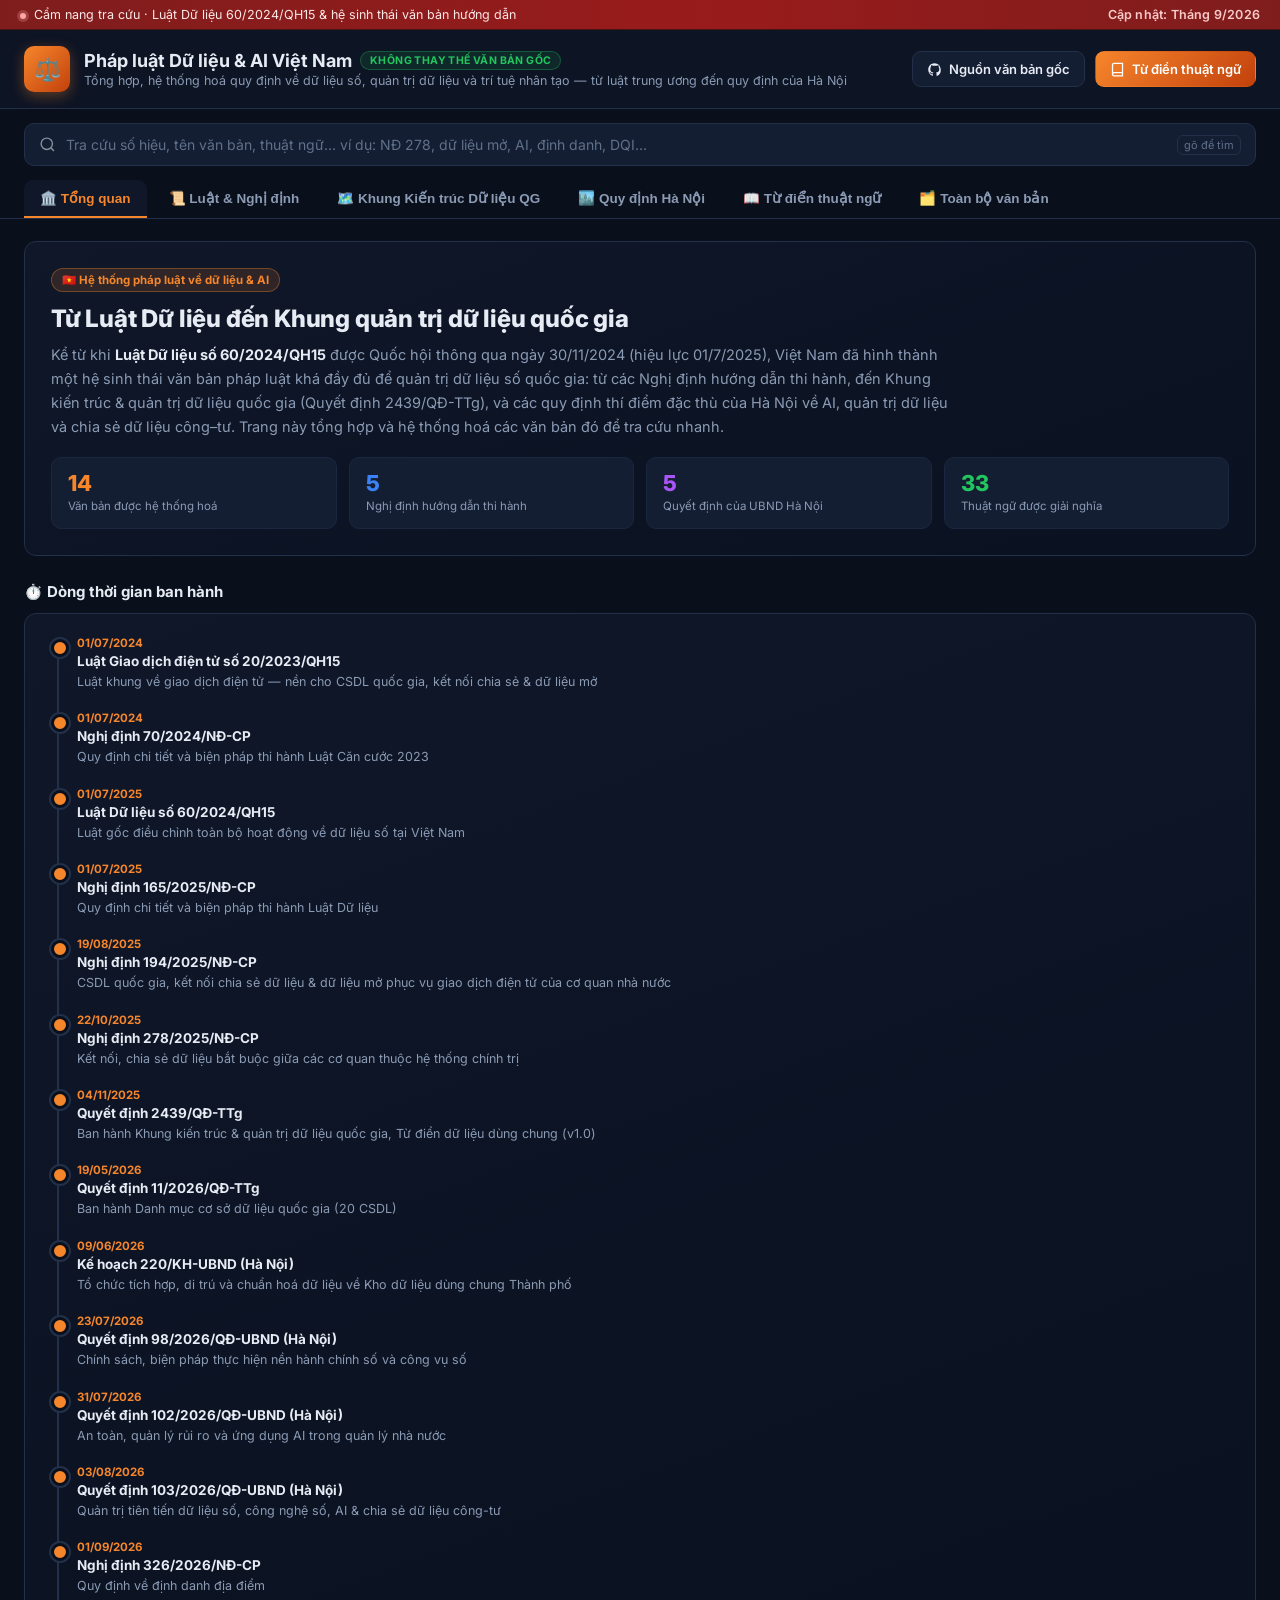
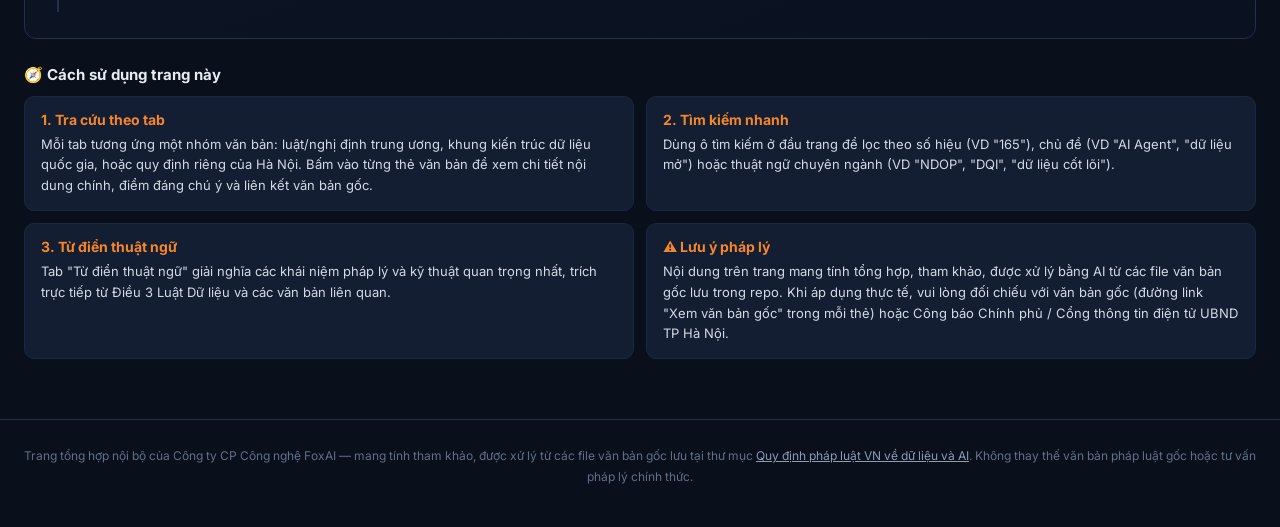
==== docs/phap-luat/index.html @ 8755d247 "Add GitHub Pages: tong hop quy dinh phap luat VN ve du lieu va AI Trang tra cuu tinh (docs/phap-luat" ====
<!DOCTYPE html>
<html lang="vi">
<head>
<meta charset="UTF-8">
<meta name="viewport" content="width=device-width, initial-scale=1.0">
<title>Cẩm nang Pháp luật Dữ liệu &amp; AI Việt Nam</title>
<meta name="description" content="Tổng hợp và tra cứu nhanh các quy định pháp luật Việt Nam về dữ liệu số và trí tuệ nhân tạo: Luật Dữ liệu, các Nghị định hướng dẫn, Khung kiến trúc dữ liệu quốc gia và quy định của Hà Nội.">
<link rel="icon" href="data:image/svg+xml,<svg xmlns=%22http://www.w3.org/2000/svg%22 viewBox=%220 0 100 100%22><text y=%22.9em%22 font-size=%2290%22>⚖️</text></svg>">
<link rel="preconnect" href="https://fonts.googleapis.com">
<link href="https://fonts.googleapis.com/css2?family=Inter:wght@400;500;600;700;800&display=swap" rel="stylesheet">
<link rel="stylesheet" href="style.css">
</head>
<body>

<div class="topbar">
  <div><span class="dot"></span>Cẩm nang tra cứu · Luật Dữ liệu 60/2024/QH15 &amp; hệ sinh thái văn bản hướng dẫn</div>
  <div class="topbar-right">Cập nhật: Tháng 9/2026</div>
</div>

<header class="site-header">
  <div class="header-inner">
    <div class="brand">
      <div class="brand-icon">⚖️</div>
      <div class="brand-text">
        <h1>Pháp luật Dữ liệu &amp; AI Việt Nam <span class="badge-pill">Không thay thế văn bản gốc</span></h1>
        <p>Tổng hợp, hệ thống hoá quy định về dữ liệu số, quản trị dữ liệu và trí tuệ nhân tạo — từ luật trung ương đến quy định của Hà Nội</p>
      </div>
    </div>
    <div class="header-actions">
      <a class="btn" href="https://github.com/hoanglong8/FOXAI-Data/tree/main/Quy%20%C4%91%E1%BB%8Bnh%20ph%C3%A1p%20lu%E1%BA%ADt%20VN%20v%E1%BB%81%20d%E1%BB%AF%20li%E1%BB%87u%20v%C3%A0%20AI" target="_blank" rel="noopener">
        <svg width="15" height="15" viewBox="0 0 24 24" fill="currentColor"><path d="M12 2C6.48 2 2 6.58 2 12.25c0 4.5 2.87 8.32 6.84 9.67.5.1.68-.22.68-.48 0-.24-.01-1.02-.01-1.85-2.79.51-3.52-.68-3.75-1.31-.13-.32-.68-1.31-1.16-1.58-.4-.21-.97-.74-.01-.75.9-.01 1.55.83 1.76 1.18 1.03 1.72 2.67 1.24 3.32.94.1-.74.4-1.24.73-1.53-2.5-.28-5.12-1.24-5.12-5.53 0-1.22.44-2.22 1.16-3-.12-.28-.5-1.42.11-2.96 0 0 .95-.3 3.1 1.13.9-.25 1.86-.37 2.82-.37s1.92.13 2.82.37c2.15-1.44 3.1-1.13 3.1-1.13.61 1.54.23 2.68.11 2.96.72.78 1.16 1.77 1.16 3 0 4.3-2.63 5.25-5.14 5.53.41.35.76 1.04.76 2.1 0 1.52-.01 2.74-.01 3.12 0 .26.18.58.68.48A10.02 10.02 0 0022 12.25C22 6.58 17.52 2 12 2z"/></svg>
        Nguồn văn bản gốc
      </a>
      <a class="btn btn-accent" href="#" id="btn-glossary-shortcut" onclick="showTab('tudien');return false;">
        <svg width="15" height="15" viewBox="0 0 24 24" fill="none" stroke="currentColor" stroke-width="2"><path d="M4 19.5A2.5 2.5 0 016.5 17H20"/><path d="M6.5 2H20v20H6.5A2.5 2.5 0 014 19.5v-15A2.5 2.5 0 016.5 2z"/></svg>
        Từ điển thuật ngữ
      </a>
    </div>
  </div>
</header>

<div class="search-wrap">
  <div class="search-box">
    <svg width="17" height="17" viewBox="0 0 24 24" fill="none" stroke="currentColor" stroke-width="2"><circle cx="11" cy="11" r="8"/><path d="M21 21l-4.35-4.35"/></svg>
    <input id="search-input" type="text" placeholder="Tra cứu số hiệu, tên văn bản, thuật ngữ… ví dụ: NĐ 278, dữ liệu mở, AI, định danh, DQI…" autocomplete="off">
    <span class="search-hint">gõ để tìm</span>
  </div>
</div>

<div id="tabs-scope">
<nav class="tabs">
  <button class="tab-btn active" id="tab-tongquan" onclick="showTab('tongquan')">🏛️ Tổng quan</button>
  <button class="tab-btn" id="tab-luat" onclick="showTab('luat')">📜 Luật &amp; Nghị định</button>
  <button class="tab-btn" id="tab-khungkientruc" onclick="showTab('khungkientruc')">🗺️ Khung Kiến trúc Dữ liệu QG</button>
  <button class="tab-btn" id="tab-hanoi" onclick="showTab('hanoi')">🏙️ Quy định Hà Nội</button>
  <button class="tab-btn" id="tab-tudien" onclick="showTab('tudien')">📖 Từ điển thuật ngữ</button>
  <button class="tab-btn" id="tab-tatca" onclick="showTab('tatca')">🗂️ Toàn bộ văn bản</button>
</nav>
</div>

<main>

  <!-- ===================== SEARCH RESULTS ===================== -->
  <div id="search-results"></div>

  <!-- ===================== TAB: TỔNG QUAN ===================== -->
  <section class="tab-panel active" id="panel-tongquan">
    <div class="hero">
      <span class="chip">🇻🇳 Hệ thống pháp luật về dữ liệu &amp; AI</span>
      <h2>Từ Luật Dữ liệu đến Khung quản trị dữ liệu quốc gia</h2>
      <p class="lead">Kể từ khi <b>Luật Dữ liệu số 60/2024/QH15</b> được Quốc hội thông qua ngày 30/11/2024 (hiệu lực 01/7/2025), Việt Nam đã hình thành một hệ sinh thái văn bản pháp luật khá đầy đủ để quản trị dữ liệu số quốc gia: từ các Nghị định hướng dẫn thi hành, đến Khung kiến trúc &amp; quản trị dữ liệu quốc gia (Quyết định 2439/QĐ-TTg), và các quy định thí điểm đặc thù của Hà Nội về AI, quản trị dữ liệu và chia sẻ dữ liệu công–tư. Trang này tổng hợp và hệ thống hoá các văn bản đó để tra cứu nhanh.</p>
      <div class="stat-grid">
        <div class="stat-card"><div class="num c-orange" id="stat-total">–</div><div class="lbl">Văn bản được hệ thống hoá</div></div>
        <div class="stat-card"><div class="num c-blue" id="stat-nd">–</div><div class="lbl">Nghị định hướng dẫn thi hành</div></div>
        <div class="stat-card"><div class="num c-purple" id="stat-hn">–</div><div class="lbl">Quyết định của UBND Hà Nội</div></div>
        <div class="stat-card"><div class="num c-green" id="stat-terms">–</div><div class="lbl">Thuật ngữ được giải nghĩa</div></div>
      </div>
    </div>

    <div class="section-title"><h3>⏱️ Dòng thời gian ban hành</h3></div>
    <div class="hero" style="padding:22px 26px;">
      <div class="timeline" id="timeline"></div>
    </div>

    <div class="section-title"><h3>🧭 Cách sử dụng trang này</h3></div>
    <div class="glossary-grid">
      <div class="term-card">
        <div class="term">1. Tra cứu theo tab</div>
        <div class="def">Mỗi tab tương ứng một nhóm văn bản: luật/nghị định trung ương, khung kiến trúc dữ liệu quốc gia, hoặc quy định riêng của Hà Nội. Bấm vào từng thẻ văn bản để xem chi tiết nội dung chính, điểm đáng chú ý và liên kết văn bản gốc.</div>
      </div>
      <div class="term-card">
        <div class="term">2. Tìm kiếm nhanh</div>
        <div class="def">Dùng ô tìm kiếm ở đầu trang để lọc theo số hiệu (VD "165"), chủ đề (VD "AI Agent", "dữ liệu mở") hoặc thuật ngữ chuyên ngành (VD "NDOP", "DQI", "dữ liệu cốt lõi").</div>
      </div>
      <div class="term-card">
        <div class="term">3. Từ điển thuật ngữ</div>
        <div class="def">Tab "Từ điển thuật ngữ" giải nghĩa các khái niệm pháp lý và kỹ thuật quan trọng nhất, trích trực tiếp từ Điều 3 Luật Dữ liệu và các văn bản liên quan.</div>
      </div>
      <div class="term-card">
        <div class="term">⚠️ Lưu ý pháp lý</div>
        <div class="def">Nội dung trên trang mang tính tổng hợp, tham khảo, được xử lý bằng AI từ các file văn bản gốc lưu trong repo. Khi áp dụng thực tế, vui lòng đối chiếu với văn bản gốc (đường link "Xem văn bản gốc" trong mỗi thẻ) hoặc Công báo Chính phủ / Cổng thông tin điện tử UBND TP Hà Nội.</div>
      </div>
    </div>
  </section>

  <!-- ===================== TAB: LUẬT & NGHỊ ĐỊNH ===================== -->
  <section class="tab-panel" id="panel-luat">
    <div class="hero">
      <span class="chip">📜 Cấp trung ương</span>
      <h2>Luật Dữ liệu và các Nghị định hướng dẫn thi hành</h2>
      <p class="lead">Nhóm văn bản nền tảng ở cấp trung ương: <b>Luật Dữ liệu số 60/2024/QH15</b> là luật gốc, cùng <b>Luật Giao dịch điện tử 2023</b>, và các Nghị định quy định chi tiết việc thi hành — về bảo vệ/quản trị dữ liệu, kết nối chia sẻ dữ liệu bắt buộc, cơ sở dữ liệu quốc gia về dân cư/căn cước, và định danh địa điểm.</p>
    </div>
    <div class="section-title"><h3>Danh sách văn bản</h3></div>
    <div class="doc-list" id="cat-luat"></div>
  </section>

  <!-- ===================== TAB: KHUNG KIẾN TRÚC DỮ LIỆU QG ===================== -->
  <section class="tab-panel" id="panel-khungkientruc">
    <div class="hero">
      <span class="chip">🗺️ Hạ tầng &amp; kiến trúc kỹ thuật</span>
      <h2>Khung Kiến trúc &amp; Quản trị Dữ liệu Quốc gia</h2>
      <p class="lead">Quyết định 2439/QĐ-TTg ban hành "bộ ba" nền tảng kỹ thuật–thể chế: Khung kiến trúc dữ liệu quốc gia, Khung quản trị/quản lý dữ liệu quốc gia, và Từ điển dữ liệu dùng chung — hiện thực hoá các nghĩa vụ do Luật Dữ liệu và Nghị định 278/2025/NĐ-CP đặt ra, xoay quanh Trung tâm dữ liệu quốc gia và Nền tảng chia sẻ, điều phối dữ liệu (NDOP).</p>
    </div>

    <div class="diagram-box">
      <img src="assets/khung-kien-truc-du-lieu-quoc-gia.webp" alt="Sơ đồ tổng quát Khung kiến trúc dữ liệu quốc gia" loading="lazy">
      <div class="cap">Sơ đồ tổng quát Khung kiến trúc dữ liệu quốc gia — nguồn: FoxAI, tổng hợp từ Quyết định 2439/QĐ-TTg</div>
    </div>

    <div class="section-title"><h3>Danh sách văn bản</h3></div>
    <div class="doc-list" id="cat-khungkientruc"></div>
  </section>

  <!-- ===================== TAB: HÀ NỘI ===================== -->
  <section class="tab-panel" id="panel-hanoi">
    <div class="hero">
      <span class="chip">🏙️ Thí điểm địa phương</span>
      <h2>Quy định của UBND Thành phố Hà Nội</h2>
      <p class="lead">Tận dụng cơ chế đặc thù của <b>Luật Thủ đô 02/2026/QH16</b>, Hà Nội là địa phương đi đầu ban hành các quy định thí điểm cụ thể về hành chính số, quản lý rủi ro AI trong quản lý nhà nước, và cơ chế chia sẻ dữ liệu công–tư theo hợp đồng — nhiều nội dung chi tiết hơn khung pháp luật quốc gia.</p>
    </div>
    <div class="section-title"><h3>Danh sách văn bản</h3></div>
    <div class="doc-list" id="cat-hanoi"></div>
  </section>

  <!-- ===================== TAB: TỪ ĐIỂN ===================== -->
  <section class="tab-panel" id="panel-tudien">
    <div class="hero">
      <span class="chip">📖 Tra cứu thuật ngữ</span>
      <h2>Từ điển thuật ngữ dữ liệu &amp; AI</h2>
      <p class="lead">Các khái niệm được giải nghĩa trực tiếp theo Điều 3 Luật Dữ liệu số 60/2024/QH15 và các văn bản hướng dẫn liên quan (Nghị định 194, 278, Quyết định 2439…).</p>
    </div>
    <div class="glossary-grid" id="glossary-grid"></div>
  </section>

  <!-- ===================== TAB: TẤT CẢ ===================== -->
  <section class="tab-panel" id="panel-tatca">
    <div class="hero">
      <span class="chip">🗂️ Đầy đủ</span>
      <h2>Toàn bộ văn bản đã hệ thống hoá</h2>
      <p class="lead">Danh sách đầy đủ tất cả văn bản trong cẩm nang này, không phân nhóm — dùng để rà soát tổng thể hoặc đối chiếu chéo giữa các văn bản.</p>
    </div>
    <div class="doc-list" id="cat-tatca"></div>
  </section>

</main>

<footer>
  Trang tổng hợp nội bộ của Công ty CP Công nghệ FoxAI — mang tính tham khảo, được xử lý từ các file văn bản gốc lưu tại thư mục
  <a href="https://github.com/hoanglong8/FOXAI-Data/tree/main/Quy%20%C4%91%E1%BB%8Bnh%20ph%C3%A1p%20lu%E1%BA%ADt%20VN%20v%E1%BB%81%20d%E1%BB%AF%20li%E1%BB%87u%20v%C3%A0%20AI" target="_blank" rel="noopener">Quy định pháp luật VN về dữ liệu và AI</a>.
  Không thay thế văn bản pháp luật gốc hoặc tư vấn pháp lý chính thức.
</footer>

<script src="data.js"></script>
<script src="app.js"></script>
<script>
  document.getElementById("stat-total").textContent = DOCS.length;
  document.getElementById("stat-nd").textContent = DOCS.filter(d => d.type === "nghidinh").length;
  document.getElementById("stat-hn").textContent = DOCS.filter(d => d.category === "hanoi").length;
  document.getElementById("stat-terms").textContent = TERMS.length;
</script>
</body>
</html>
---- docs/phap-luat/style.css ----
:root {
  --bg: #0a0f1c;
  --bg-elevated: #0f1729;
  --header-bg: #0d1424;
  --card: #141e33;
  --card-hover: #1a2740;
  --border: #223049;
  --border-soft: #1b2740;
  --text: #e7ebf3;
  --text-dim: #8b9bb4;
  --text-dimmer: #5f7089;
  --accent: #f6862c;
  --accent-soft: rgba(246, 134, 44, 0.14);
  --red: #ef4444;
  --red-soft: rgba(239, 68, 68, 0.12);
  --green: #22c55e;
  --green-soft: rgba(34, 197, 94, 0.12);
  --blue: #3b82f6;
  --blue-soft: rgba(59, 130, 246, 0.12);
  --purple: #a855f7;
  --purple-soft: rgba(168, 85, 247, 0.12);
  --yellow: #eab308;
  --yellow-soft: rgba(234, 179, 8, 0.12);
  --radius: 12px;
  --maxw: 1280px;
}

* { box-sizing: border-box; }

html, body {
  margin: 0;
  padding: 0;
  background: var(--bg);
  color: var(--text);
  font-family: "Inter", -apple-system, BlinkMacSystemFont, "Segoe UI", Roboto, Helvetica, Arial, sans-serif;
  -webkit-font-smoothing: antialiased;
  scroll-behavior: smooth;
}

a { color: inherit; }

::selection { background: var(--accent-soft); }

/* ---------- Top alert bar ---------- */
.topbar {
  background: linear-gradient(90deg, #7f1d1d, #991b1b 55%, #7f1d1d);
  color: #fde8e8;
  font-size: 12.5px;
  padding: 7px 20px;
  display: flex;
  align-items: center;
  justify-content: space-between;
  gap: 12px;
  flex-wrap: wrap;
  border-bottom: 1px solid #4b1414;
}
.topbar .dot {
  display: inline-block;
  width: 6px; height: 6px;
  border-radius: 50%;
  background: #fca5a5;
  margin-right: 8px;
  box-shadow: 0 0 0 3px rgba(252,165,165,0.25);
}
.topbar-right { color: #fbcaca; font-weight: 600; letter-spacing: .2px; }

/* ---------- Header ---------- */
header.site-header {
  background: var(--header-bg);
  border-bottom: 1px solid var(--border);
  padding: 16px 24px;
}
.header-inner {
  max-width: var(--maxw);
  margin: 0 auto;
  display: flex;
  align-items: center;
  gap: 16px;
  flex-wrap: wrap;
}
.brand {
  display: flex;
  align-items: center;
  gap: 14px;
  flex: 1;
  min-width: 260px;
}
.brand-icon {
  width: 46px; height: 46px;
  border-radius: 10px;
  background: linear-gradient(135deg, var(--accent), #c2410c);
  display: flex; align-items: center; justify-content: center;
  font-size: 22px;
  flex-shrink: 0;
  box-shadow: 0 4px 14px rgba(246,134,44,0.35);
}
.brand-text h1 {
  font-size: 18px;
  margin: 0 0 2px 0;
  font-weight: 700;
  display: flex;
  align-items: center;
  gap: 8px;
  flex-wrap: wrap;
}
.brand-text p {
  margin: 0;
  font-size: 12.5px;
  color: var(--text-dim);
}
.badge-pill {
  font-size: 10.5px;
  font-weight: 700;
  padding: 2px 9px;
  border-radius: 999px;
  background: var(--green-soft);
  color: var(--green);
  border: 1px solid rgba(34,197,94,0.3);
  text-transform: uppercase;
  letter-spacing: .4px;
}
.header-actions { display: flex; gap: 10px; flex-wrap: wrap; }
.btn {
  border: 1px solid var(--border);
  background: var(--card);
  color: var(--text);
  padding: 9px 14px;
  border-radius: 9px;
  font-size: 13px;
  font-weight: 600;
  cursor: pointer;
  display: inline-flex;
  align-items: center;
  gap: 7px;
  text-decoration: none;
  transition: border-color .15s, transform .1s;
}
.btn:hover { border-color: var(--accent); transform: translateY(-1px); }
.btn-accent {
  background: linear-gradient(135deg, var(--accent), #c2410c);
  border-color: transparent;
  color: #fff;
}
.btn-accent:hover { filter: brightness(1.08); }

/* ---------- Search ---------- */
.search-wrap {
  max-width: var(--maxw);
  margin: 14px auto 0;
  padding: 0 24px;
}
.search-box {
  position: relative;
  background: var(--card);
  border: 1px solid var(--border);
  border-radius: 10px;
  display: flex;
  align-items: center;
  padding: 0 14px;
}
.search-box svg { flex-shrink: 0; opacity: .55; }
.search-box input {
  flex: 1;
  background: transparent;
  border: none;
  outline: none;
  color: var(--text);
  padding: 12px 10px;
  font-size: 14px;
  font-family: inherit;
}
.search-box input::placeholder { color: var(--text-dimmer); }
.search-hint {
  font-size: 11px;
  color: var(--text-dimmer);
  border: 1px solid var(--border);
  border-radius: 6px;
  padding: 2px 6px;
}

/* ---------- Tabs ---------- */
nav.tabs {
  max-width: var(--maxw);
  margin: 14px auto 0;
  padding: 0 24px;
  display: flex;
  gap: 6px;
  overflow-x: auto;
  border-bottom: 1px solid var(--border);
  padding-bottom: 0;
}
nav.tabs::-webkit-scrollbar { height: 0; }
.tab-btn {
  background: transparent;
  border: none;
  color: var(--text-dim);
  padding: 10px 16px;
  font-size: 13.5px;
  font-weight: 600;
  border-radius: 9px 9px 0 0;
  cursor: pointer;
  display: flex;
  align-items: center;
  gap: 7px;
  white-space: nowrap;
  border-bottom: 2px solid transparent;
  transition: color .15s, background .15s;
}
.tab-btn:hover { color: var(--text); background: rgba(255,255,255,0.03); }
.tab-btn.active {
  color: var(--accent);
  background: var(--bg-elevated);
  border-bottom: 2px solid var(--accent);
}

/* ---------- Main container ---------- */
main {
  max-width: var(--maxw);
  margin: 0 auto;
  padding: 22px 24px 60px;
}
.tab-panel { display: none; }
.tab-panel.active { display: block; animation: fadein .2s ease; }
main.search-mode .tab-panel.active { display: none; }
@keyframes fadein { from { opacity: 0; transform: translateY(4px);} to { opacity: 1; transform: translateY(0); } }

/* ---------- Hero card ---------- */
.hero {
  background: linear-gradient(160deg, var(--bg-elevated), #0a1120);
  border: 1px solid var(--border);
  border-radius: var(--radius);
  padding: 26px;
  margin-bottom: 20px;
}
.chip {
  display: inline-flex;
  align-items: center;
  gap: 6px;
  font-size: 11.5px;
  font-weight: 700;
  padding: 4px 10px;
  border-radius: 999px;
  margin-bottom: 12px;
  border: 1px solid rgba(246,134,44,0.35);
  background: var(--accent-soft);
  color: var(--accent);
}
.hero h2 {
  font-size: 24px;
  margin: 0 0 10px 0;
  font-weight: 800;
  letter-spacing: -.2px;
}
.hero p.lead {
  color: var(--text-dim);
  font-size: 14.5px;
  line-height: 1.65;
  max-width: 900px;
  margin: 0 0 18px 0;
}
.hero p.lead b { color: var(--text); }

.stat-grid {
  display: grid;
  grid-template-columns: repeat(4, 1fr);
  gap: 12px;
}
@media (max-width: 800px) { .stat-grid { grid-template-columns: repeat(2, 1fr); } }
.stat-card {
  background: var(--card);
  border: 1px solid var(--border-soft);
  border-radius: 10px;
  padding: 14px 16px;
}
.stat-card .num { font-size: 22px; font-weight: 800; line-height: 1; margin-bottom: 4px; }
.stat-card .lbl { font-size: 11.5px; color: var(--text-dim); line-height: 1.4; }
.num.c-orange { color: var(--accent); }
.num.c-green { color: var(--green); }
.num.c-blue { color: var(--blue); }
.num.c-purple { color: var(--purple); }
.num.c-red { color: var(--red); }

/* ---------- Section title ---------- */
.section-title {
  display: flex;
  align-items: baseline;
  justify-content: space-between;
  margin: 26px 0 12px;
  flex-wrap: wrap;
  gap: 8px;
}
.section-title h3 { font-size: 15px; margin: 0; color: var(--text); font-weight: 700; }
.section-title .count { font-size: 12px; color: var(--text-dimmer); }

/* ---------- Doc cards ---------- */
.doc-list { display: flex; flex-direction: column; gap: 10px; }
.doc-card {
  background: var(--card);
  border: 1px solid var(--border-soft);
  border-radius: 10px;
  overflow: hidden;
  transition: border-color .15s;
}
.doc-card:hover { border-color: var(--border); }
.doc-card.open { border-color: var(--accent); }
.doc-head {
  display: flex;
  align-items: center;
  gap: 12px;
  padding: 14px 16px;
  cursor: pointer;
  flex-wrap: wrap;
}
.doc-type {
  font-size: 10.5px;
  font-weight: 800;
  padding: 3px 9px;
  border-radius: 999px;
  text-transform: uppercase;
  letter-spacing: .4px;
  flex-shrink: 0;
}
.doc-type.luat { background: var(--red-soft); color: #f87171; }
.doc-type.nghidinh { background: var(--blue-soft); color: #60a5fa; }
.doc-type.quyetdinh-tw { background: var(--purple-soft); color: #c084fc; }
.doc-type.quyetdinh-hn { background: var(--yellow-soft); color: #facc15; }
.doc-type.kehoach { background: var(--green-soft); color: #4ade80; }
.doc-type.nghiencuu { background: rgba(148,163,184,0.15); color: #94a3b8; }

.doc-head .title-block { flex: 1; min-width: 220px; }
.doc-head .so-hieu { font-size: 13px; font-weight: 700; color: var(--text); }
.doc-head .ten-tat { font-size: 12.5px; color: var(--text-dim); margin-top: 2px; }
.doc-head .meta-right {
  display: flex; align-items: center; gap: 10px; flex-shrink: 0;
  font-size: 11.5px; color: var(--text-dimmer);
}
.doc-head .chevron { transition: transform .2s; opacity: .6; }
.doc-card.open .chevron { transform: rotate(180deg); }

.doc-body {
  display: none;
  padding: 0 16px 18px;
  border-top: 1px solid var(--border-soft);
  margin-top: 2px;
}
.doc-card.open .doc-body { display: block; }
.doc-body .kv-grid {
  display: grid;
  grid-template-columns: repeat(3, 1fr);
  gap: 10px;
  margin: 14px 0;
}
@media (max-width: 800px) { .doc-body .kv-grid { grid-template-columns: 1fr 1fr; } }
.kv {
  background: var(--bg-elevated);
  border: 1px solid var(--border-soft);
  border-radius: 8px;
  padding: 8px 10px;
}
.kv .k { font-size: 10px; text-transform: uppercase; letter-spacing: .4px; color: var(--text-dimmer); margin-bottom: 3px; }
.kv .v { font-size: 12.5px; color: var(--text); font-weight: 600; }

.doc-body h4 {
  font-size: 12.5px;
  color: var(--text-dim);
  text-transform: uppercase;
  letter-spacing: .4px;
  margin: 16px 0 8px;
}
.doc-body ul { margin: 0; padding-left: 18px; }
.doc-body li { font-size: 13.5px; line-height: 1.65; margin-bottom: 6px; color: #d3dae5; }
.doc-body p { font-size: 13.5px; line-height: 1.65; color: #d3dae5; margin: 0 0 8px; }
.note-box {
  background: var(--accent-soft);
  border: 1px solid rgba(246,134,44,0.25);
  border-radius: 8px;
  padding: 10px 12px;
  font-size: 12.5px;
  color: #fbbf83;
  margin-top: 10px;
}
.note-box.red { background: var(--red-soft); border-color: rgba(239,68,68,0.3); color: #fca5a5; }
.source-link {
  display: inline-flex; align-items:center; gap:6px;
  font-size: 11.5px; color: var(--text-dimmer);
  margin-top: 10px; text-decoration: none;
  border-top: 1px dashed var(--border);
  padding-top: 10px; width:100%;
}
.source-link:hover { color: var(--accent); }

/* ---------- Glossary ---------- */
.glossary-grid {
  display: grid;
  grid-template-columns: repeat(2, 1fr);
  gap: 12px;
}
@media (max-width: 800px) { .glossary-grid { grid-template-columns: 1fr; } }
.term-card {
  background: var(--card);
  border: 1px solid var(--border-soft);
  border-radius: 10px;
  padding: 14px 16px;
}
.term-card .term { font-size: 14px; font-weight: 700; color: var(--accent); margin-bottom: 6px; }
.term-card .def { font-size: 13px; color: #d3dae5; line-height: 1.6; }
.term-card .src { font-size: 11px; color: var(--text-dimmer); margin-top: 6px; }

/* ---------- Timeline ---------- */
.timeline { position: relative; padding-left: 26px; }
.timeline::before {
  content: '';
  position: absolute; left: 6px; top: 4px; bottom: 4px;
  width: 2px; background: var(--border);
}
.tl-item { position: relative; padding-bottom: 20px; }
.tl-item::before {
  content: '';
  position: absolute; left: -26px; top: 3px;
  width: 12px; height: 12px; border-radius: 50%;
  background: var(--accent); border: 3px solid var(--bg);
  box-shadow: 0 0 0 2px var(--border);
}
.tl-date { font-size: 11.5px; color: var(--accent); font-weight: 700; margin-bottom: 3px; }
.tl-title { font-size: 13.5px; font-weight: 700; color: var(--text); margin-bottom: 3px; }
.tl-desc { font-size: 12.5px; color: var(--text-dim); line-height: 1.55; }

/* ---------- Diagram ---------- */
.diagram-box {
  background: var(--card);
  border: 1px solid var(--border-soft);
  border-radius: var(--radius);
  padding: 18px;
  text-align: center;
  margin-bottom: 20px;
}
.diagram-box img { max-width: 100%; border-radius: 8px; }
.diagram-box .cap { font-size: 12px; color: var(--text-dimmer); margin-top: 10px; }

/* ---------- Search results ---------- */
#search-results { display: none; }
#search-results.active { display: block; }
.search-empty {
  text-align: center;
  padding: 60px 20px;
  color: var(--text-dimmer);
}

/* ---------- Footer ---------- */
footer {
  border-top: 1px solid var(--border);
  padding: 26px 24px 40px;
  text-align: center;
  color: var(--text-dimmer);
  font-size: 12px;
  line-height: 1.7;
}
footer a { color: var(--text-dim); text-decoration: underline; }

/* scrollbar */
::-webkit-scrollbar { width: 10px; height: 10px; }
::-webkit-scrollbar-track { background: var(--bg); }
::-webkit-scrollbar-thumb { background: #1e293b; border-radius: 6px; }
::-webkit-scrollbar-thumb:hover { background: #2a3852; }
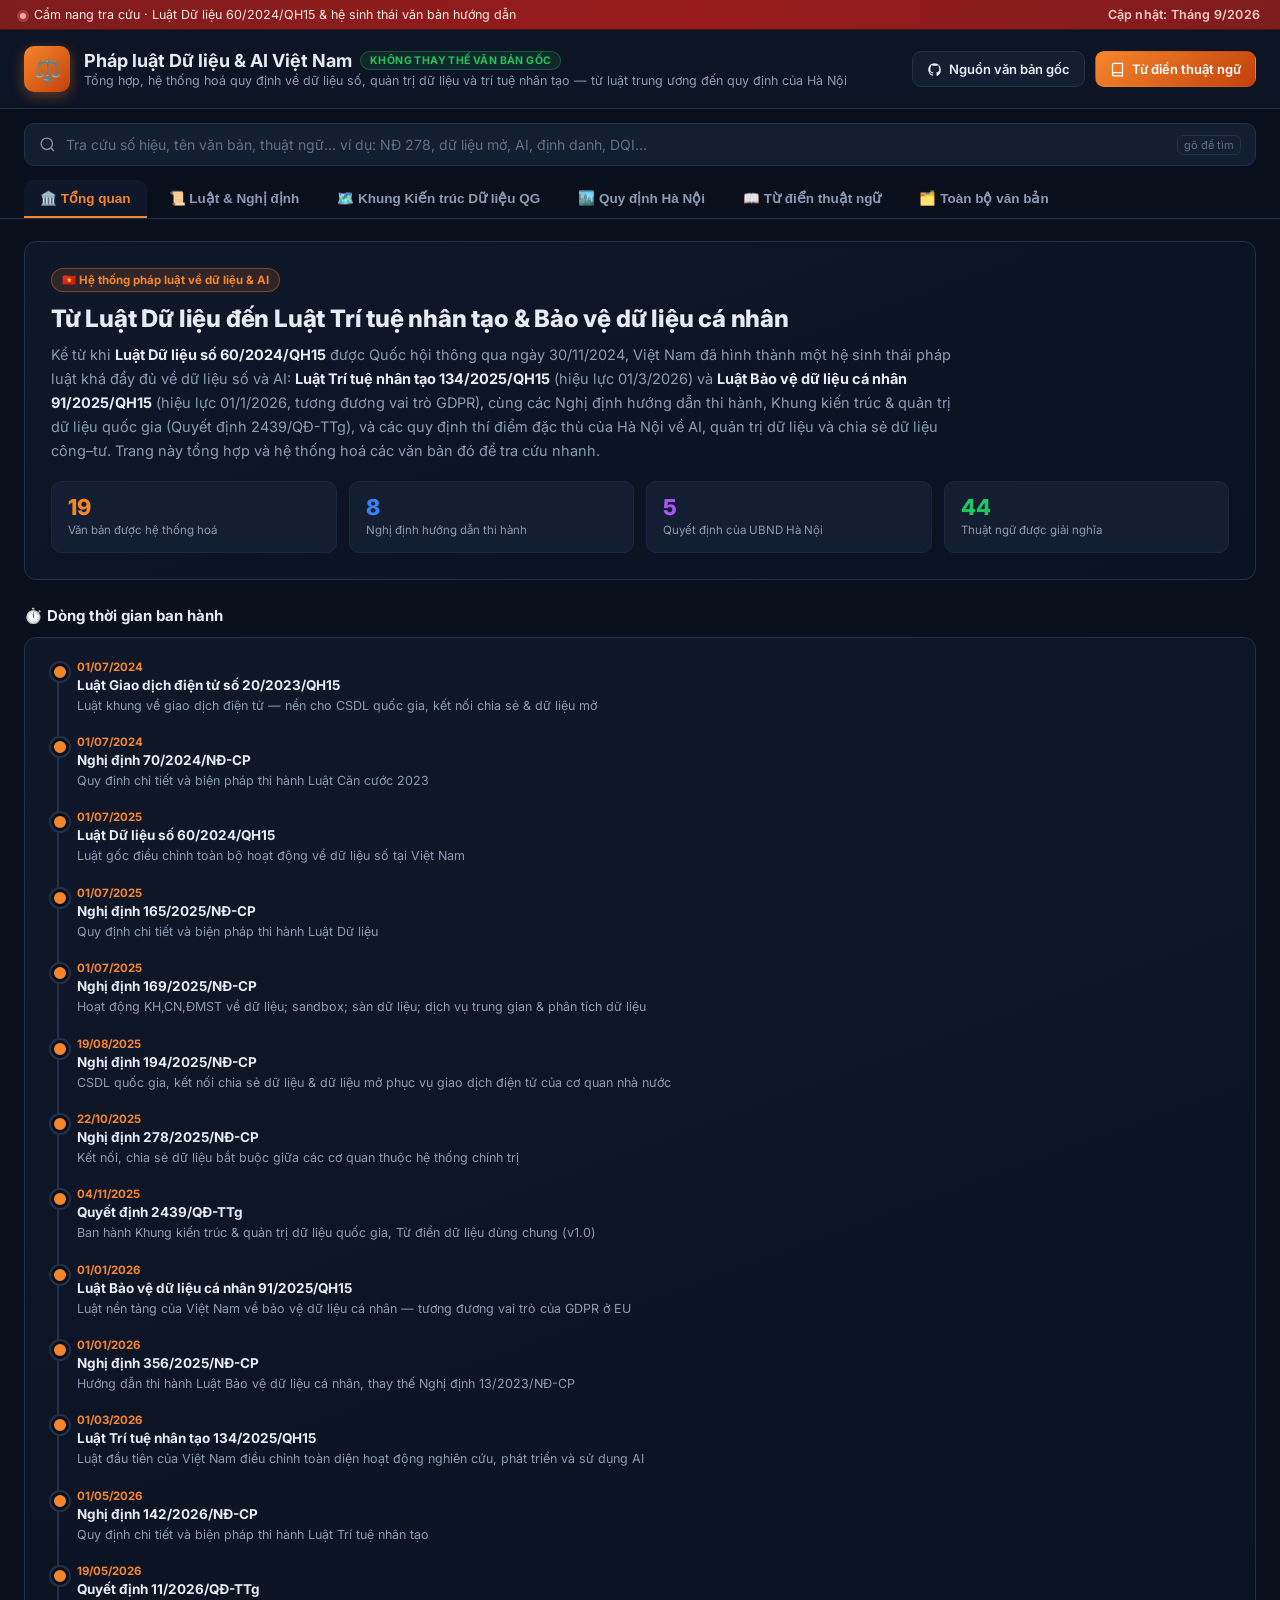
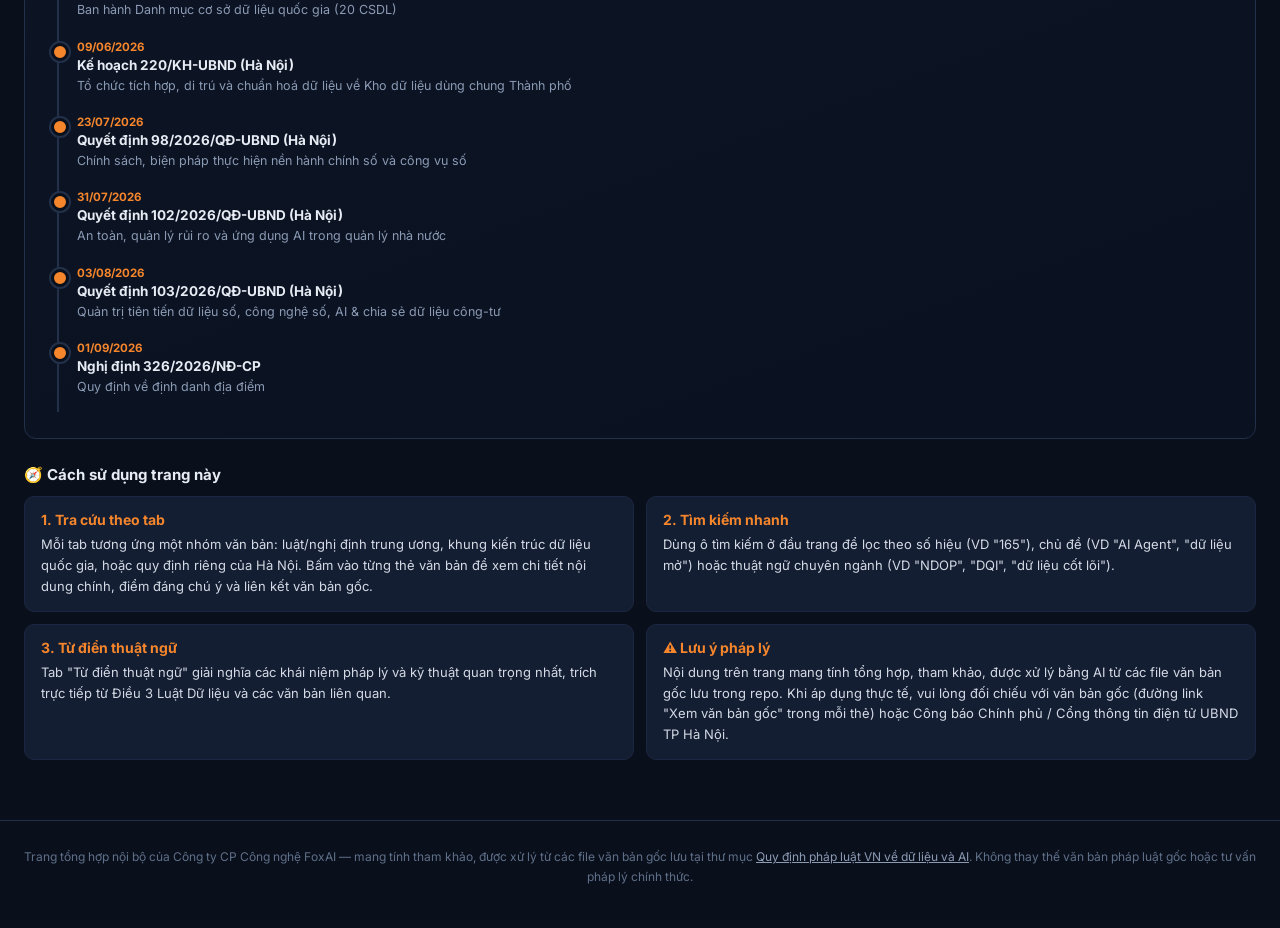
==== commit 14ad5408: "Bo sung 5 van ban phap luat moi nhat: Luat AI, Luat Bao ve du lieu ca nhan Ra soat va bo sung cac va" ====
--- a/docs/phap-luat/index.html
+++ b/docs/phap-luat/index.html
@@ -4,7 +4,7 @@
 <meta charset="UTF-8">
 <meta name="viewport" content="width=device-width, initial-scale=1.0">
 <title>Cẩm nang Pháp luật Dữ liệu &amp; AI Việt Nam</title>
-<meta name="description" content="Tổng hợp và tra cứu nhanh các quy định pháp luật Việt Nam về dữ liệu số và trí tuệ nhân tạo: Luật Dữ liệu, các Nghị định hướng dẫn, Khung kiến trúc dữ liệu quốc gia và quy định của Hà Nội.">
+<meta name="description" content="Tổng hợp và tra cứu nhanh các quy định pháp luật Việt Nam về dữ liệu số và trí tuệ nhân tạo: Luật Dữ liệu, Luật Trí tuệ nhân tạo, Luật Bảo vệ dữ liệu cá nhân, các Nghị định hướng dẫn, Khung kiến trúc dữ liệu quốc gia và quy định của Hà Nội.">
 <link rel="icon" href="data:image/svg+xml,<svg xmlns=%22http://www.w3.org/2000/svg%22 viewBox=%220 0 100 100%22><text y=%22.9em%22 font-size=%2290%22>⚖️</text></svg>">
 <link rel="preconnect" href="https://fonts.googleapis.com">
 <link href="https://fonts.googleapis.com/css2?family=Inter:wght@400;500;600;700;800&display=swap" rel="stylesheet">
@@ -67,8 +67,8 @@
   <section class="tab-panel active" id="panel-tongquan">
     <div class="hero">
       <span class="chip">🇻🇳 Hệ thống pháp luật về dữ liệu &amp; AI</span>
-      <h2>Từ Luật Dữ liệu đến Khung quản trị dữ liệu quốc gia</h2>
-      <p class="lead">Kể từ khi <b>Luật Dữ liệu số 60/2024/QH15</b> được Quốc hội thông qua ngày 30/11/2024 (hiệu lực 01/7/2025), Việt Nam đã hình thành một hệ sinh thái văn bản pháp luật khá đầy đủ để quản trị dữ liệu số quốc gia: từ các Nghị định hướng dẫn thi hành, đến Khung kiến trúc &amp; quản trị dữ liệu quốc gia (Quyết định 2439/QĐ-TTg), và các quy định thí điểm đặc thù của Hà Nội về AI, quản trị dữ liệu và chia sẻ dữ liệu công–tư. Trang này tổng hợp và hệ thống hoá các văn bản đó để tra cứu nhanh.</p>
+      <h2>Từ Luật Dữ liệu đến Luật Trí tuệ nhân tạo &amp; Bảo vệ dữ liệu cá nhân</h2>
+      <p class="lead">Kể từ khi <b>Luật Dữ liệu số 60/2024/QH15</b> được Quốc hội thông qua ngày 30/11/2024, Việt Nam đã hình thành một hệ sinh thái pháp luật khá đầy đủ về dữ liệu số và AI: <b>Luật Trí tuệ nhân tạo 134/2025/QH15</b> (hiệu lực 01/3/2026) và <b>Luật Bảo vệ dữ liệu cá nhân 91/2025/QH15</b> (hiệu lực 01/1/2026, tương đương vai trò GDPR), cùng các Nghị định hướng dẫn thi hành, Khung kiến trúc &amp; quản trị dữ liệu quốc gia (Quyết định 2439/QĐ-TTg), và các quy định thí điểm đặc thù của Hà Nội về AI, quản trị dữ liệu và chia sẻ dữ liệu công–tư. Trang này tổng hợp và hệ thống hoá các văn bản đó để tra cứu nhanh.</p>
       <div class="stat-grid">
         <div class="stat-card"><div class="num c-orange" id="stat-total">–</div><div class="lbl">Văn bản được hệ thống hoá</div></div>
         <div class="stat-card"><div class="num c-blue" id="stat-nd">–</div><div class="lbl">Nghị định hướng dẫn thi hành</div></div>
@@ -107,8 +107,8 @@
   <section class="tab-panel" id="panel-luat">
     <div class="hero">
       <span class="chip">📜 Cấp trung ương</span>
-      <h2>Luật Dữ liệu và các Nghị định hướng dẫn thi hành</h2>
-      <p class="lead">Nhóm văn bản nền tảng ở cấp trung ương: <b>Luật Dữ liệu số 60/2024/QH15</b> là luật gốc, cùng <b>Luật Giao dịch điện tử 2023</b>, và các Nghị định quy định chi tiết việc thi hành — về bảo vệ/quản trị dữ liệu, kết nối chia sẻ dữ liệu bắt buộc, cơ sở dữ liệu quốc gia về dân cư/căn cước, và định danh địa điểm.</p>
+      <h2>Luật Dữ liệu, Luật AI, Luật Bảo vệ dữ liệu cá nhân và các Nghị định hướng dẫn</h2>
+      <p class="lead">Nhóm văn bản nền tảng ở cấp trung ương: <b>Luật Dữ liệu số 60/2024/QH15</b>, <b>Luật Trí tuệ nhân tạo 134/2025/QH15</b>, <b>Luật Bảo vệ dữ liệu cá nhân 91/2025/QH15</b> và <b>Luật Giao dịch điện tử 2023</b> là các luật gốc, cùng các Nghị định quy định chi tiết việc thi hành — về bảo vệ/quản trị dữ liệu, kết nối chia sẻ dữ liệu bắt buộc, sandbox dữ liệu &amp; AI, phân loại rủi ro AI, bảo vệ dữ liệu cá nhân, cơ sở dữ liệu quốc gia về dân cư/căn cước, và định danh địa điểm.</p>
     </div>
     <div class="section-title"><h3>Danh sách văn bản</h3></div>
     <div class="doc-list" id="cat-luat"></div>
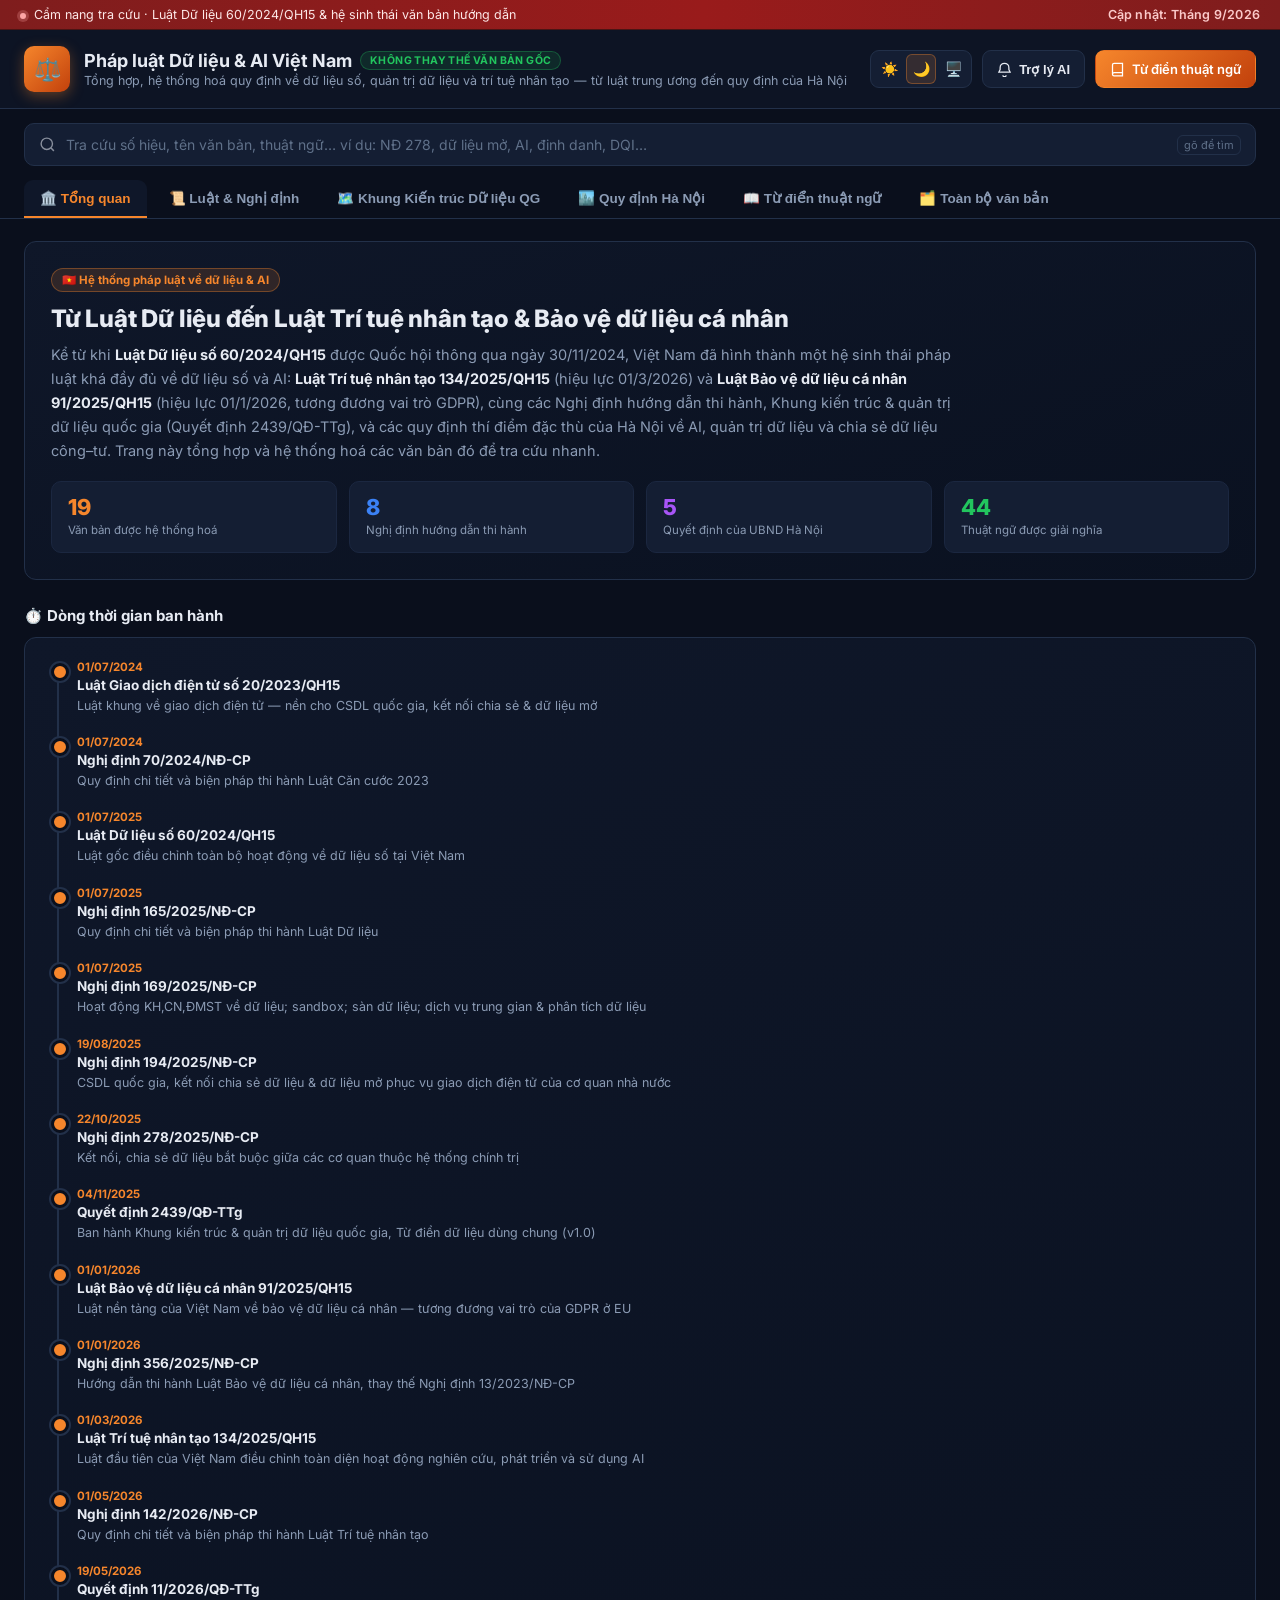
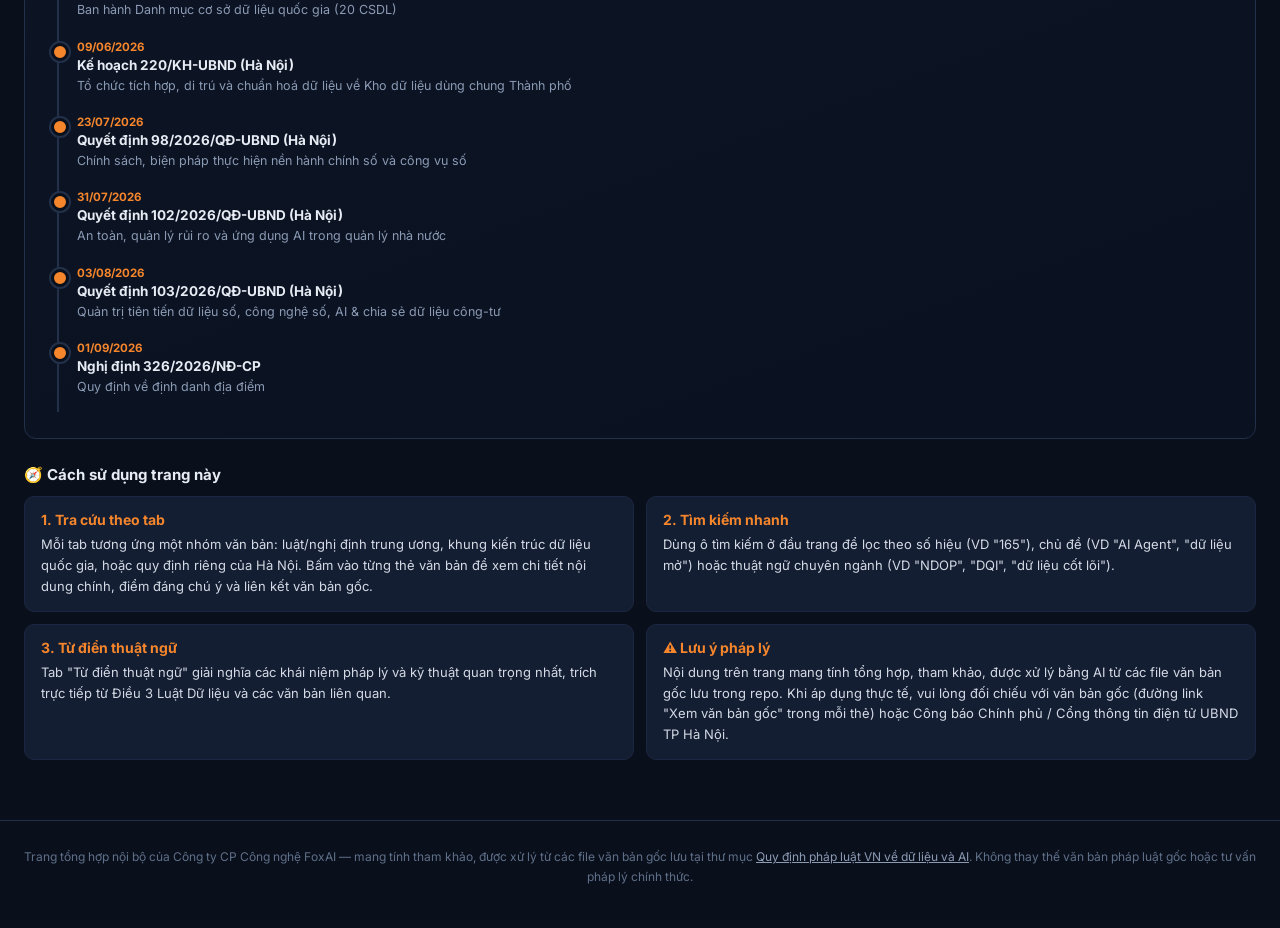
==== commit 9501bbf2: "Cai thien GitHub Pages phap luat: theme sang/toi, tro ly AI, link van ban goc chinh thuc - An nut "N" ====
--- a/docs/phap-luat/index.html
+++ b/docs/phap-luat/index.html
@@ -27,10 +27,15 @@
       </div>
     </div>
     <div class="header-actions">
-      <a class="btn" href="https://github.com/hoanglong8/FOXAI-Data/tree/main/Quy%20%C4%91%E1%BB%8Bnh%20ph%C3%A1p%20lu%E1%BA%ADt%20VN%20v%E1%BB%81%20d%E1%BB%AF%20li%E1%BB%87u%20v%C3%A0%20AI" target="_blank" rel="noopener">
-        <svg width="15" height="15" viewBox="0 0 24 24" fill="currentColor"><path d="M12 2C6.48 2 2 6.58 2 12.25c0 4.5 2.87 8.32 6.84 9.67.5.1.68-.22.68-.48 0-.24-.01-1.02-.01-1.85-2.79.51-3.52-.68-3.75-1.31-.13-.32-.68-1.31-1.16-1.58-.4-.21-.97-.74-.01-.75.9-.01 1.55.83 1.76 1.18 1.03 1.72 2.67 1.24 3.32.94.1-.74.4-1.24.73-1.53-2.5-.28-5.12-1.24-5.12-5.53 0-1.22.44-2.22 1.16-3-.12-.28-.5-1.42.11-2.96 0 0 .95-.3 3.1 1.13.9-.25 1.86-.37 2.82-.37s1.92.13 2.82.37c2.15-1.44 3.1-1.13 3.1-1.13.61 1.54.23 2.68.11 2.96.72.78 1.16 1.77 1.16 3 0 4.3-2.63 5.25-5.14 5.53.41.35.76 1.04.76 2.1 0 1.52-.01 2.74-.01 3.12 0 .26.18.58.68.48A10.02 10.02 0 0022 12.25C22 6.58 17.52 2 12 2z"/></svg>
-        Nguồn văn bản gốc
-      </a>
+      <div class="theme-switch" role="group" aria-label="Chọn giao diện sáng/tối">
+        <button class="theme-btn" data-theme-choice="light" type="button" title="Giao diện sáng">☀️</button>
+        <button class="theme-btn" data-theme-choice="dark" type="button" title="Giao diện tối">🌙</button>
+        <button class="theme-btn" data-theme-choice="system" type="button" title="Theo cấu hình máy">🖥️</button>
+      </div>
+      <button class="btn" type="button" id="btn-ai-assistant">
+        <svg width="15" height="15" viewBox="0 0 24 24" fill="none" stroke="currentColor" stroke-width="2"><path d="M12 2a7 7 0 00-7 7v3l-2 4h18l-2-4v-3a7 7 0 00-7-7z"/><path d="M9.5 21a2.5 2.5 0 005 0"/></svg>
+        Trợ lý AI
+      </button>
       <a class="btn btn-accent" href="#" id="btn-glossary-shortcut" onclick="showTab('tudien');return false;">
         <svg width="15" height="15" viewBox="0 0 24 24" fill="none" stroke="currentColor" stroke-width="2"><path d="M4 19.5A2.5 2.5 0 016.5 17H20"/><path d="M6.5 2H20v20H6.5A2.5 2.5 0 014 19.5v-15A2.5 2.5 0 016.5 2z"/></svg>
         Từ điển thuật ngữ
@@ -169,6 +174,45 @@
   <a href="https://github.com/hoanglong8/FOXAI-Data/tree/main/Quy%20%C4%91%E1%BB%8Bnh%20ph%C3%A1p%20lu%E1%BA%ADt%20VN%20v%E1%BB%81%20d%E1%BB%AF%20li%E1%BB%87u%20v%C3%A0%20AI" target="_blank" rel="noopener">Quy định pháp luật VN về dữ liệu và AI</a>.
   Không thay thế văn bản pháp luật gốc hoặc tư vấn pháp lý chính thức.
 </footer>
+
+<div id="ai-modal" class="ai-modal">
+  <div class="ai-panel">
+    <div class="ai-panel-head">
+      <div class="ai-panel-title">🤖 Trợ lý AI — hỏi đáp về pháp luật dữ liệu &amp; AI</div>
+      <button class="ai-close" id="ai-modal-close" type="button" aria-label="Đóng">✕</button>
+    </div>
+    <div class="ai-panel-note">
+      Bạn tự nhập API key của riêng mình (OpenAI / Anthropic / Google Gemini). Key chỉ được lưu trong trình duyệt của bạn (localStorage) và gửi trực tiếp từ trình duyệt đến nhà cung cấp AI tương ứng — FoxAI không lưu trữ hay nhìn thấy key này. Câu trả lời của AI chỉ mang tính tham khảo, không thay thế văn bản gốc hoặc tư vấn pháp lý chính thức.
+    </div>
+    <div class="ai-settings">
+      <div class="ai-field">
+        <label for="ai-provider">Nhà cung cấp</label>
+        <select id="ai-provider">
+          <option value="openai">OpenAI</option>
+          <option value="anthropic">Anthropic (Claude)</option>
+          <option value="gemini">Google Gemini</option>
+        </select>
+      </div>
+      <div class="ai-field">
+        <label for="ai-model">Model</label>
+        <input id="ai-model" type="text" placeholder="gpt-4o-mini">
+      </div>
+      <div class="ai-field ai-field-key">
+        <label for="ai-key">API key</label>
+        <input id="ai-key" type="password" placeholder="sk-...">
+      </div>
+    </div>
+    <div class="ai-messages" id="ai-messages"></div>
+    <div class="ai-status" id="ai-status"></div>
+    <div class="ai-input-row">
+      <textarea id="ai-input" rows="2" placeholder="Hỏi về Luật Dữ liệu, Luật AI, Luật Bảo vệ dữ liệu cá nhân…"></textarea>
+      <div class="ai-input-actions">
+        <button class="btn" id="ai-clear" type="button">Xoá hội thoại</button>
+        <button class="btn btn-accent" id="ai-send" type="button">Gửi</button>
+      </div>
+    </div>
+  </div>
+</div>
 
 <script src="data.js"></script>
 <script src="app.js"></script>
--- a/docs/phap-luat/style.css
+++ b/docs/phap-luat/style.css
@@ -25,6 +25,45 @@
   --maxw: 1280px;
 }
 
+:root[data-theme="light"] {
+  --bg: #f5f6f9;
+  --bg-elevated: #ffffff;
+  --header-bg: #ffffff;
+  --card: #ffffff;
+  --card-hover: #f1f3f8;
+  --border: #dde1ea;
+  --border-soft: #e6e9f0;
+  --text: #171c29;
+  --text-dim: #4d5566;
+  --text-dimmer: #828a9c;
+  --accent: #e4701a;
+  --accent-soft: rgba(228, 112, 26, 0.1);
+  --red: #dc2626;
+  --red-soft: rgba(220, 38, 38, 0.08);
+  --green: #15803d;
+  --green-soft: rgba(21, 128, 61, 0.09);
+  --blue: #1d4ed8;
+  --blue-soft: rgba(29, 78, 216, 0.08);
+  --purple: #7e22ce;
+  --purple-soft: rgba(126, 34, 206, 0.08);
+  --yellow: #a16207;
+  --yellow-soft: rgba(161, 98, 7, 0.1);
+}
+
+:root[data-theme="light"] .doc-type.luat { color: #b91c1c; }
+:root[data-theme="light"] .doc-type.nghidinh { color: #1d4ed8; }
+:root[data-theme="light"] .doc-type.quyetdinh-tw { color: #7e22ce; }
+:root[data-theme="light"] .doc-type.quyetdinh-hn { color: #a16207; }
+:root[data-theme="light"] .doc-type.kehoach { color: #15803d; }
+:root[data-theme="light"] .doc-type.nghiencuu { color: #475569; }
+:root[data-theme="light"] .doc-body li,
+:root[data-theme="light"] .doc-body p { color: #374151; }
+:root[data-theme="light"] .term-card .def { color: #374151; }
+:root[data-theme="light"] .note-box { color: #9a4a0c; }
+:root[data-theme="light"] .note-box.red { color: #b91c1c; }
+:root[data-theme="light"] ::-webkit-scrollbar-thumb { background: #cbd2e0; }
+:root[data-theme="light"] ::-webkit-scrollbar-thumb:hover { background: #b2bace; }
+
 * { box-sizing: border-box; }
 
 html, body {
@@ -35,6 +74,7 @@
   font-family: "Inter", -apple-system, BlinkMacSystemFont, "Segoe UI", Roboto, Helvetica, Arial, sans-serif;
   -webkit-font-smoothing: antialiased;
   scroll-behavior: smooth;
+  transition: background-color .15s, color .15s;
 }
 
 a { color: inherit; }
@@ -142,6 +182,32 @@
   color: #fff;
 }
 .btn-accent:hover { filter: brightness(1.08); }
+
+/* ---------- Theme switch ---------- */
+.theme-switch {
+  display: inline-flex;
+  border: 1px solid var(--border);
+  background: var(--card);
+  border-radius: 9px;
+  padding: 3px;
+  gap: 2px;
+}
+.theme-btn {
+  border: none;
+  background: transparent;
+  color: var(--text-dim);
+  width: 30px;
+  height: 30px;
+  border-radius: 6px;
+  cursor: pointer;
+  font-size: 14px;
+  display: flex;
+  align-items: center;
+  justify-content: center;
+  transition: background .15s;
+}
+.theme-btn:hover { background: var(--card-hover); }
+.theme-btn.active { background: var(--accent-soft); box-shadow: inset 0 0 0 1px rgba(246,134,44,0.35); }
 
 /* ---------- Search ---------- */
 .search-wrap {
@@ -380,14 +446,30 @@
   margin-top: 10px;
 }
 .note-box.red { background: var(--red-soft); border-color: rgba(239,68,68,0.3); color: #fca5a5; }
+.source-links {
+  margin-top: 10px;
+  border-top: 1px dashed var(--border);
+  padding-top: 10px;
+  display: flex;
+  flex-direction: column;
+  gap: 8px;
+}
 .source-link {
   display: inline-flex; align-items:center; gap:6px;
   font-size: 11.5px; color: var(--text-dimmer);
-  margin-top: 10px; text-decoration: none;
-  border-top: 1px dashed var(--border);
-  padding-top: 10px; width:100%;
+  text-decoration: none;
 }
 .source-link:hover { color: var(--accent); }
+.source-link.official {
+  color: var(--green);
+  font-weight: 700;
+}
+.source-link.official:hover { color: var(--accent); }
+.source-note {
+  font-size: 11.5px;
+  color: var(--text-dimmer);
+  font-style: italic;
+}
 
 /* ---------- Glossary ---------- */
 .glossary-grid {
@@ -462,3 +544,118 @@
 ::-webkit-scrollbar-track { background: var(--bg); }
 ::-webkit-scrollbar-thumb { background: #1e293b; border-radius: 6px; }
 ::-webkit-scrollbar-thumb:hover { background: #2a3852; }
+
+/* ---------- AI Assistant modal ---------- */
+.ai-modal {
+  display: none;
+  position: fixed;
+  inset: 0;
+  background: rgba(5,8,14,0.6);
+  z-index: 1000;
+  align-items: center;
+  justify-content: center;
+  padding: 20px;
+}
+.ai-modal.open { display: flex; }
+.ai-panel {
+  background: var(--bg-elevated);
+  border: 1px solid var(--border);
+  border-radius: var(--radius);
+  width: 100%;
+  max-width: 640px;
+  max-height: 86vh;
+  display: flex;
+  flex-direction: column;
+  overflow: hidden;
+}
+.ai-panel-head {
+  display: flex;
+  align-items: center;
+  justify-content: space-between;
+  padding: 16px 18px;
+  border-bottom: 1px solid var(--border);
+}
+.ai-panel-title { font-size: 15px; font-weight: 700; }
+.ai-close {
+  background: transparent;
+  border: none;
+  color: var(--text-dim);
+  font-size: 16px;
+  cursor: pointer;
+  width: 28px; height: 28px;
+  border-radius: 6px;
+}
+.ai-close:hover { background: var(--card-hover); color: var(--text); }
+.ai-panel-note {
+  font-size: 11.5px;
+  color: var(--text-dimmer);
+  line-height: 1.6;
+  padding: 10px 18px;
+  border-bottom: 1px solid var(--border-soft);
+}
+.ai-settings {
+  display: grid;
+  grid-template-columns: 1fr 1fr 1.4fr;
+  gap: 8px;
+  padding: 12px 18px;
+  border-bottom: 1px solid var(--border-soft);
+}
+@media (max-width: 640px) { .ai-settings { grid-template-columns: 1fr; } }
+.ai-field { display: flex; flex-direction: column; gap: 4px; }
+.ai-field label { font-size: 10.5px; text-transform: uppercase; letter-spacing: .4px; color: var(--text-dimmer); }
+.ai-field select, .ai-field input {
+  background: var(--card);
+  border: 1px solid var(--border);
+  border-radius: 7px;
+  color: var(--text);
+  padding: 7px 9px;
+  font-size: 12.5px;
+  font-family: inherit;
+}
+.ai-messages {
+  flex: 1;
+  overflow-y: auto;
+  padding: 14px 18px;
+  display: flex;
+  flex-direction: column;
+  gap: 10px;
+  min-height: 160px;
+}
+.ai-msg { display: flex; }
+.ai-msg.user { justify-content: flex-end; }
+.ai-bubble {
+  max-width: 85%;
+  padding: 9px 12px;
+  border-radius: 10px;
+  font-size: 13px;
+  line-height: 1.55;
+  white-space: pre-wrap;
+}
+.ai-msg.user .ai-bubble { background: var(--accent); color: #fff; }
+.ai-msg.assistant .ai-bubble { background: var(--card); border: 1px solid var(--border-soft); color: var(--text); }
+.ai-status {
+  font-size: 11.5px;
+  color: var(--text-dimmer);
+  padding: 0 18px;
+  min-height: 16px;
+}
+.ai-status.error { color: var(--red); }
+.ai-input-row {
+  padding: 12px 18px 16px;
+  border-top: 1px solid var(--border-soft);
+  display: flex;
+  flex-direction: column;
+  gap: 8px;
+}
+.ai-input-row textarea {
+  width: 100%;
+  resize: vertical;
+  background: var(--card);
+  border: 1px solid var(--border);
+  border-radius: 8px;
+  color: var(--text);
+  padding: 9px 11px;
+  font-size: 13px;
+  font-family: inherit;
+}
+.ai-input-actions { display: flex; justify-content: flex-end; gap: 8px; }
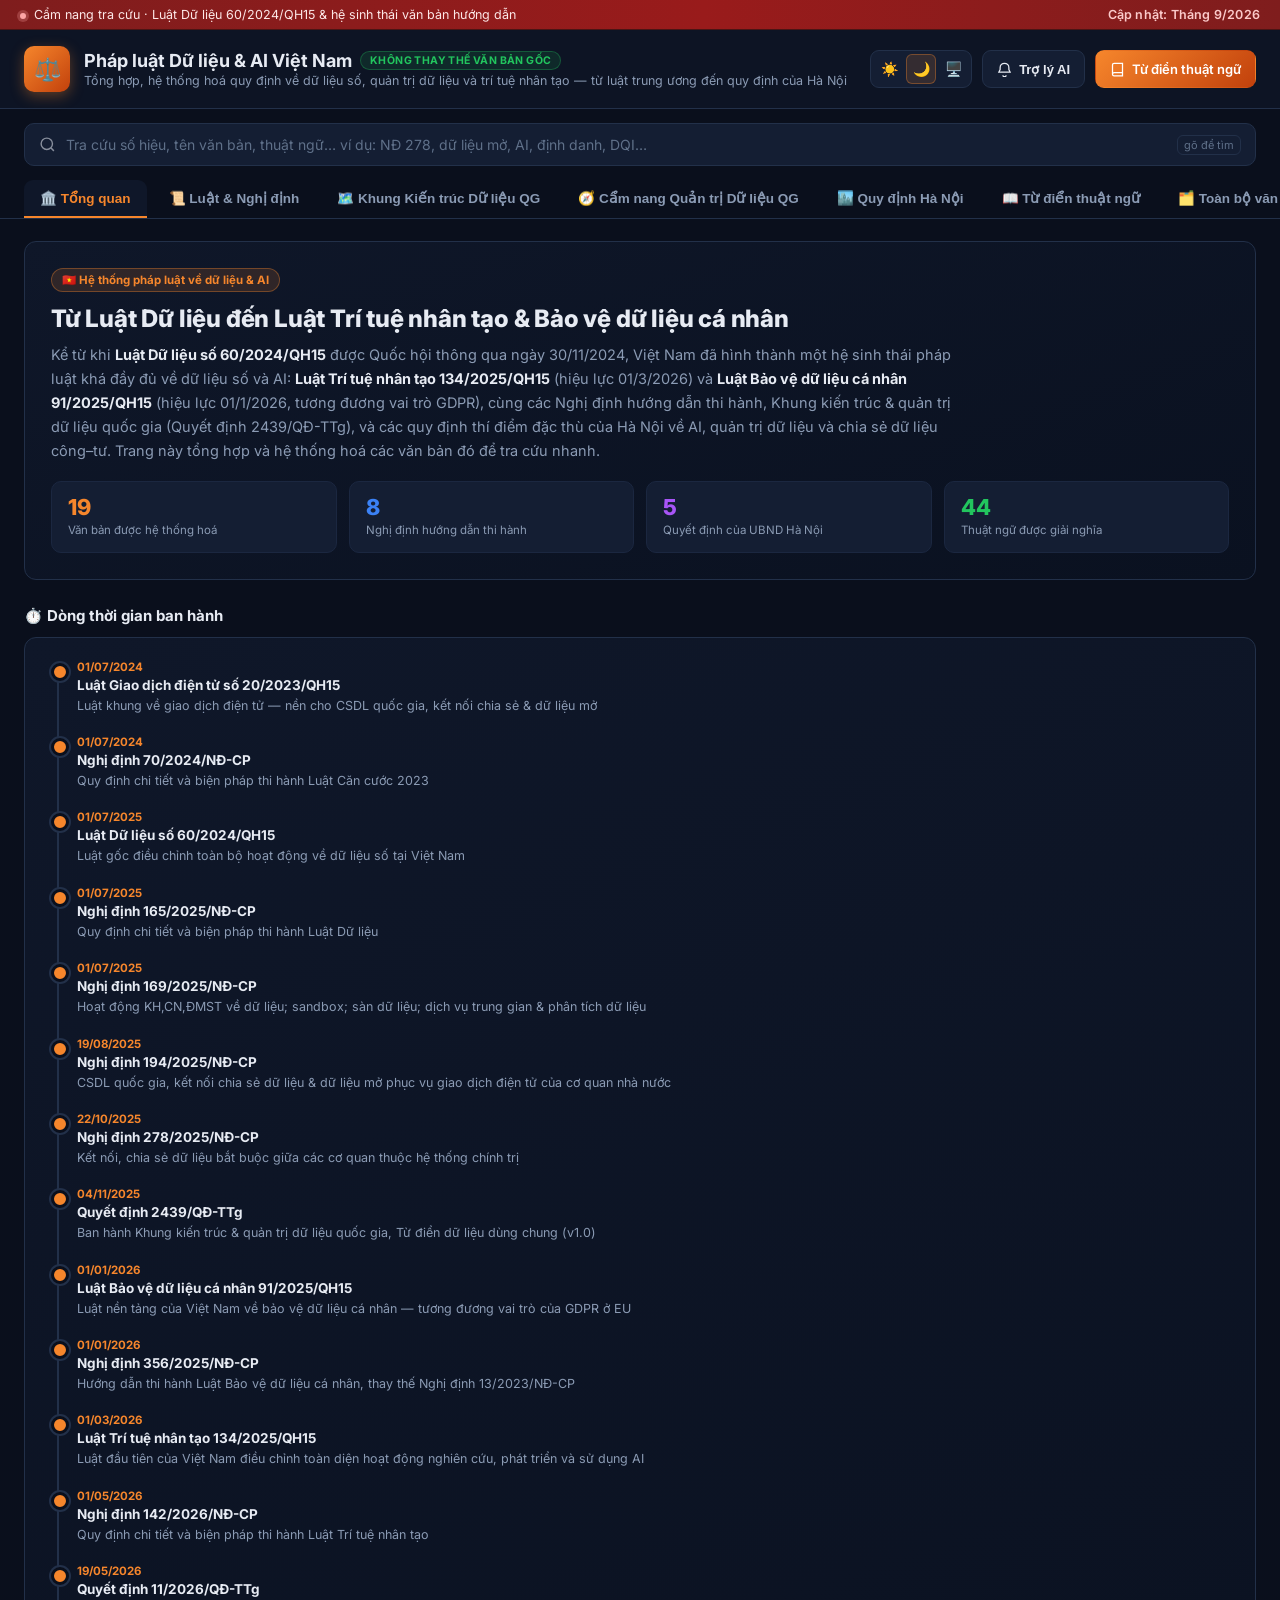
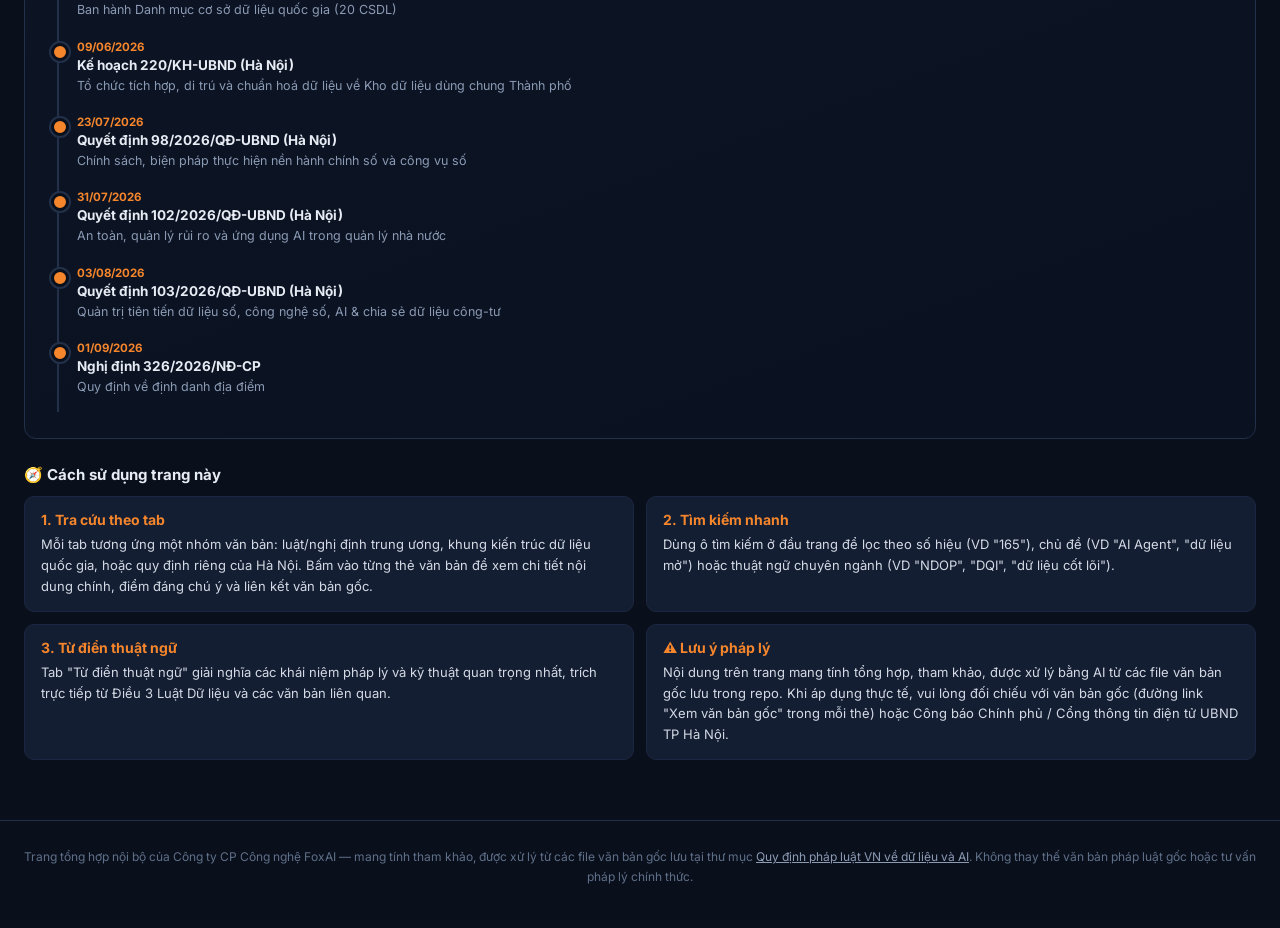
==== commit 5b55ff21: "Them tab "Cam nang Quan tri Du lieu QG" nhung ban sao luu app kientrucdulieu-app, tu dong dong bo ha" ====
--- a/docs/phap-luat/index.html
+++ b/docs/phap-luat/index.html
@@ -57,6 +57,7 @@
   <button class="tab-btn active" id="tab-tongquan" onclick="showTab('tongquan')">🏛️ Tổng quan</button>
   <button class="tab-btn" id="tab-luat" onclick="showTab('luat')">📜 Luật &amp; Nghị định</button>
   <button class="tab-btn" id="tab-khungkientruc" onclick="showTab('khungkientruc')">🗺️ Khung Kiến trúc Dữ liệu QG</button>
+  <button class="tab-btn" id="tab-khungqtdl" onclick="showTab('khungqtdl')">🧭 Cẩm nang Quản trị Dữ liệu QG</button>
   <button class="tab-btn" id="tab-hanoi" onclick="showTab('hanoi')">🏙️ Quy định Hà Nội</button>
   <button class="tab-btn" id="tab-tudien" onclick="showTab('tudien')">📖 Từ điển thuật ngữ</button>
   <button class="tab-btn" id="tab-tatca" onclick="showTab('tatca')">🗂️ Toàn bộ văn bản</button>
@@ -134,6 +135,18 @@
 
     <div class="section-title"><h3>Danh sách văn bản</h3></div>
     <div class="doc-list" id="cat-khungkientruc"></div>
+  </section>
+
+  <!-- ===================== TAB: CẨM NANG QUẢN TRỊ DỮ LIỆU QG (APP NHÚNG) ===================== -->
+  <section class="tab-panel" id="panel-khungqtdl">
+    <div class="hero">
+      <span class="chip">🧭 Ứng dụng tra cứu chuyên sâu</span>
+      <h2>Cẩm nang Khung Kiến trúc &amp; Quản trị Dữ liệu Quốc gia</h2>
+      <p class="lead">Ứng dụng tra cứu chuyên sâu về Khung quản trị 5 bộ phận, Từ điển &amp; chuẩn định danh, Nền tảng NDOP/Kho tỉnh, Hạ tầng &amp; bảo mật Agent Node, chỉ số DQI và checklist sự cố — theo Quyết định 2439/QĐ-TTg &amp; Công văn 4856/BCA-TTDLQG. Nội dung được sao lưu định kỳ (khoảng 1 tháng/lần) từ ứng dụng nguồn <a href="https://jamebone10072025-ecabinet.github.io/kientrucdulieu-app/" target="_blank" rel="noopener">kientrucdulieu-app</a> để trang luôn hoạt động độc lập; vui lòng đối chiếu bản gốc nếu cần dữ liệu mới nhất. Lưu ý: tính năng "Trợ lý AI Gemini" trong ứng dụng nhúng cần máy chủ phụ trợ riêng nên có thể không khả dụng trên bản sao lưu tĩnh này.</p>
+    </div>
+    <div class="embed-frame-wrap">
+      <iframe src="khung-quan-tri-dl/index.html" title="Cẩm nang Khung Kiến trúc & Quản trị Dữ liệu Quốc gia" loading="lazy"></iframe>
+    </div>
   </section>
 
   <!-- ===================== TAB: HÀ NỘI ===================== -->
--- a/docs/phap-luat/style.css
+++ b/docs/phap-luat/style.css
@@ -23,16 +23,17 @@
   --yellow-soft: rgba(234, 179, 8, 0.12);
   --radius: 12px;
   --maxw: 1280px;
+  --hero-grad-end: #0a1120;
 }
 
 :root[data-theme="light"] {
-  --bg: #f5f6f9;
+  --bg: #ffffff;
   --bg-elevated: #ffffff;
   --header-bg: #ffffff;
   --card: #ffffff;
-  --card-hover: #f1f3f8;
-  --border: #dde1ea;
-  --border-soft: #e6e9f0;
+  --card-hover: #f3f4f7;
+  --border: #e1e4ea;
+  --border-soft: #ecedf2;
   --text: #171c29;
   --text-dim: #4d5566;
   --text-dimmer: #828a9c;
@@ -48,6 +49,7 @@
   --purple-soft: rgba(126, 34, 206, 0.08);
   --yellow: #a16207;
   --yellow-soft: rgba(161, 98, 7, 0.1);
+  --hero-grad-end: #f6f7fa;
 }
 
 :root[data-theme="light"] .doc-type.luat { color: #b91c1c; }
@@ -292,7 +294,7 @@
 
 /* ---------- Hero card ---------- */
 .hero {
-  background: linear-gradient(160deg, var(--bg-elevated), #0a1120);
+  background: linear-gradient(160deg, var(--bg-elevated), var(--hero-grad-end));
   border: 1px solid var(--border);
   border-radius: var(--radius);
   padding: 26px;
@@ -454,6 +456,13 @@
   flex-direction: column;
   gap: 8px;
 }
+.source-links.source-links-top {
+  margin: 14px 0;
+  padding: 11px 13px;
+  border: 1px solid rgba(246,134,44,0.3);
+  background: var(--accent-soft);
+  border-radius: 9px;
+}
 .source-link {
   display: inline-flex; align-items:center; gap:6px;
   font-size: 11.5px; color: var(--text-dimmer);
@@ -506,6 +515,22 @@
 .tl-date { font-size: 11.5px; color: var(--accent); font-weight: 700; margin-bottom: 3px; }
 .tl-title { font-size: 13.5px; font-weight: 700; color: var(--text); margin-bottom: 3px; }
 .tl-desc { font-size: 12.5px; color: var(--text-dim); line-height: 1.55; }
+
+/* ---------- Embedded app frame ---------- */
+.embed-frame-wrap {
+  border: 1px solid var(--border);
+  border-radius: var(--radius);
+  overflow: hidden;
+  background: #fff;
+  height: 82vh;
+  min-height: 560px;
+}
+.embed-frame-wrap iframe {
+  width: 100%;
+  height: 100%;
+  border: none;
+  display: block;
+}
 
 /* ---------- Diagram ---------- */
 .diagram-box {
